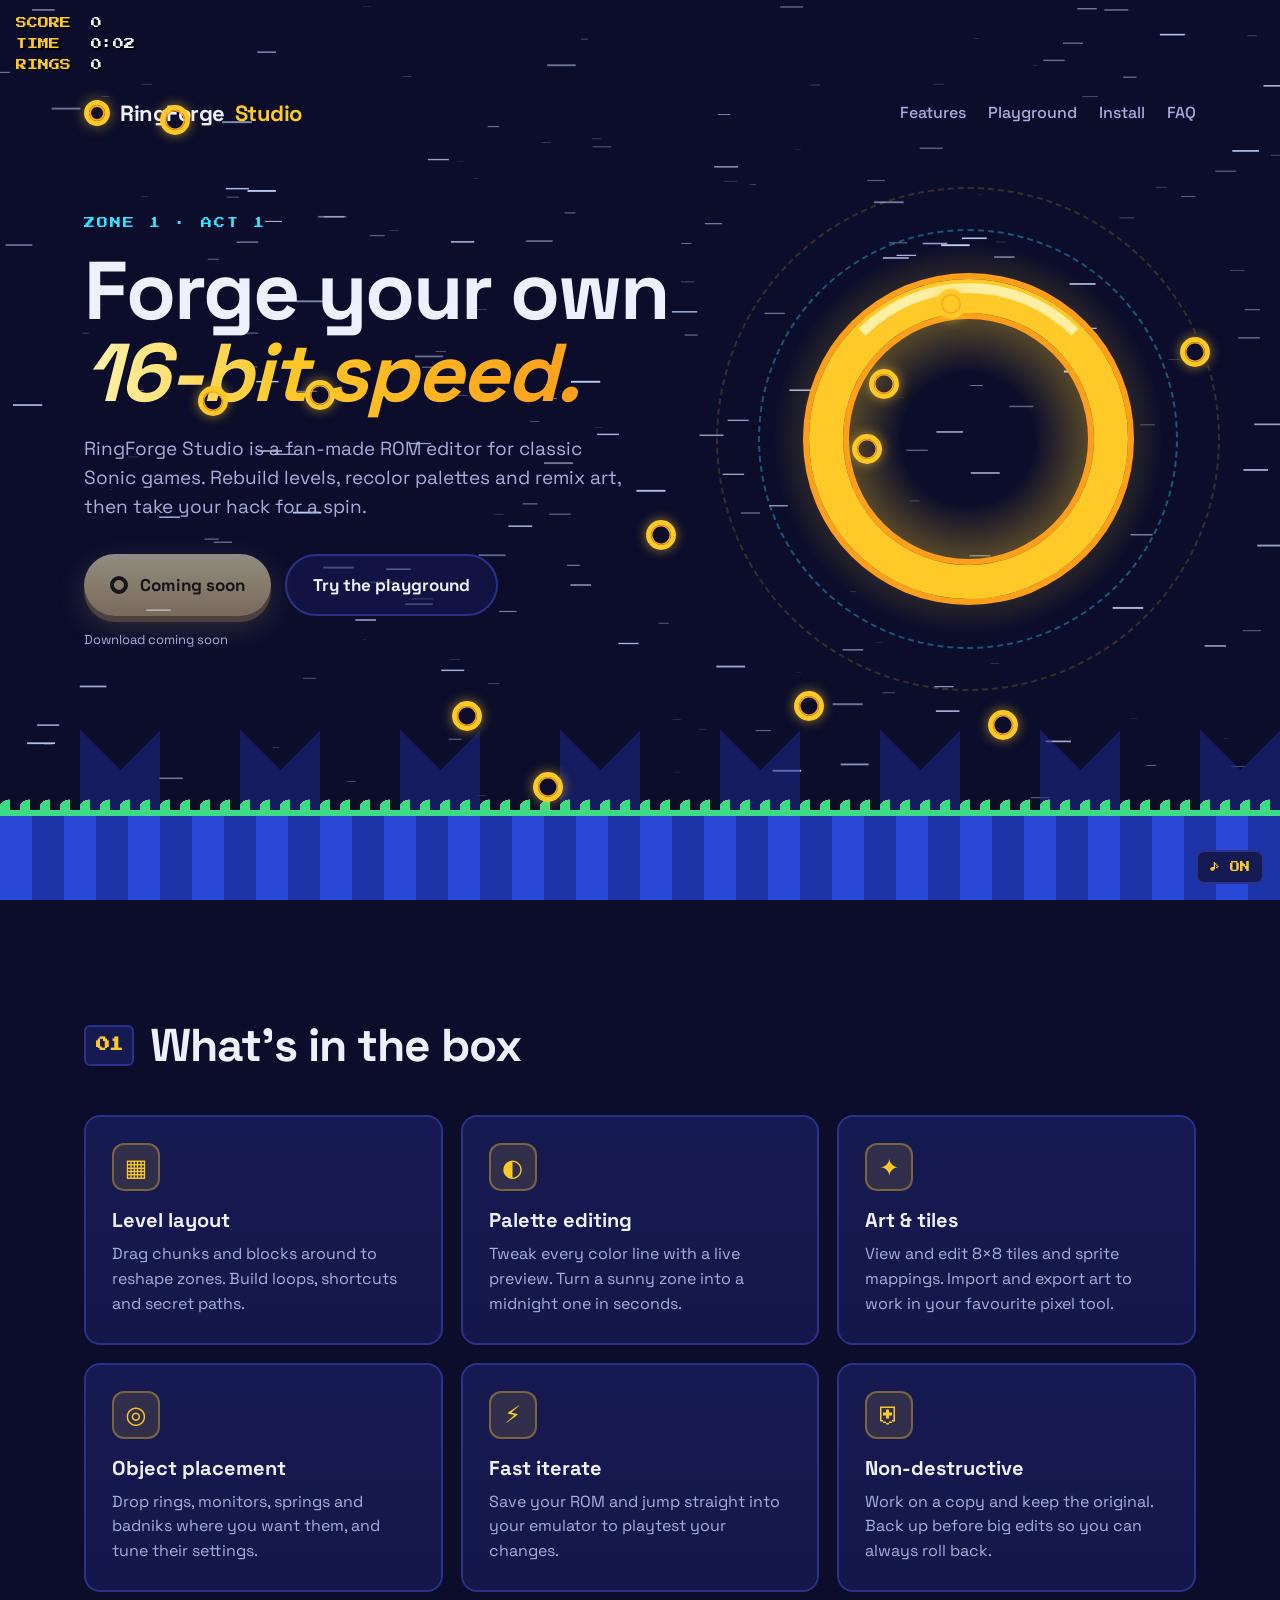
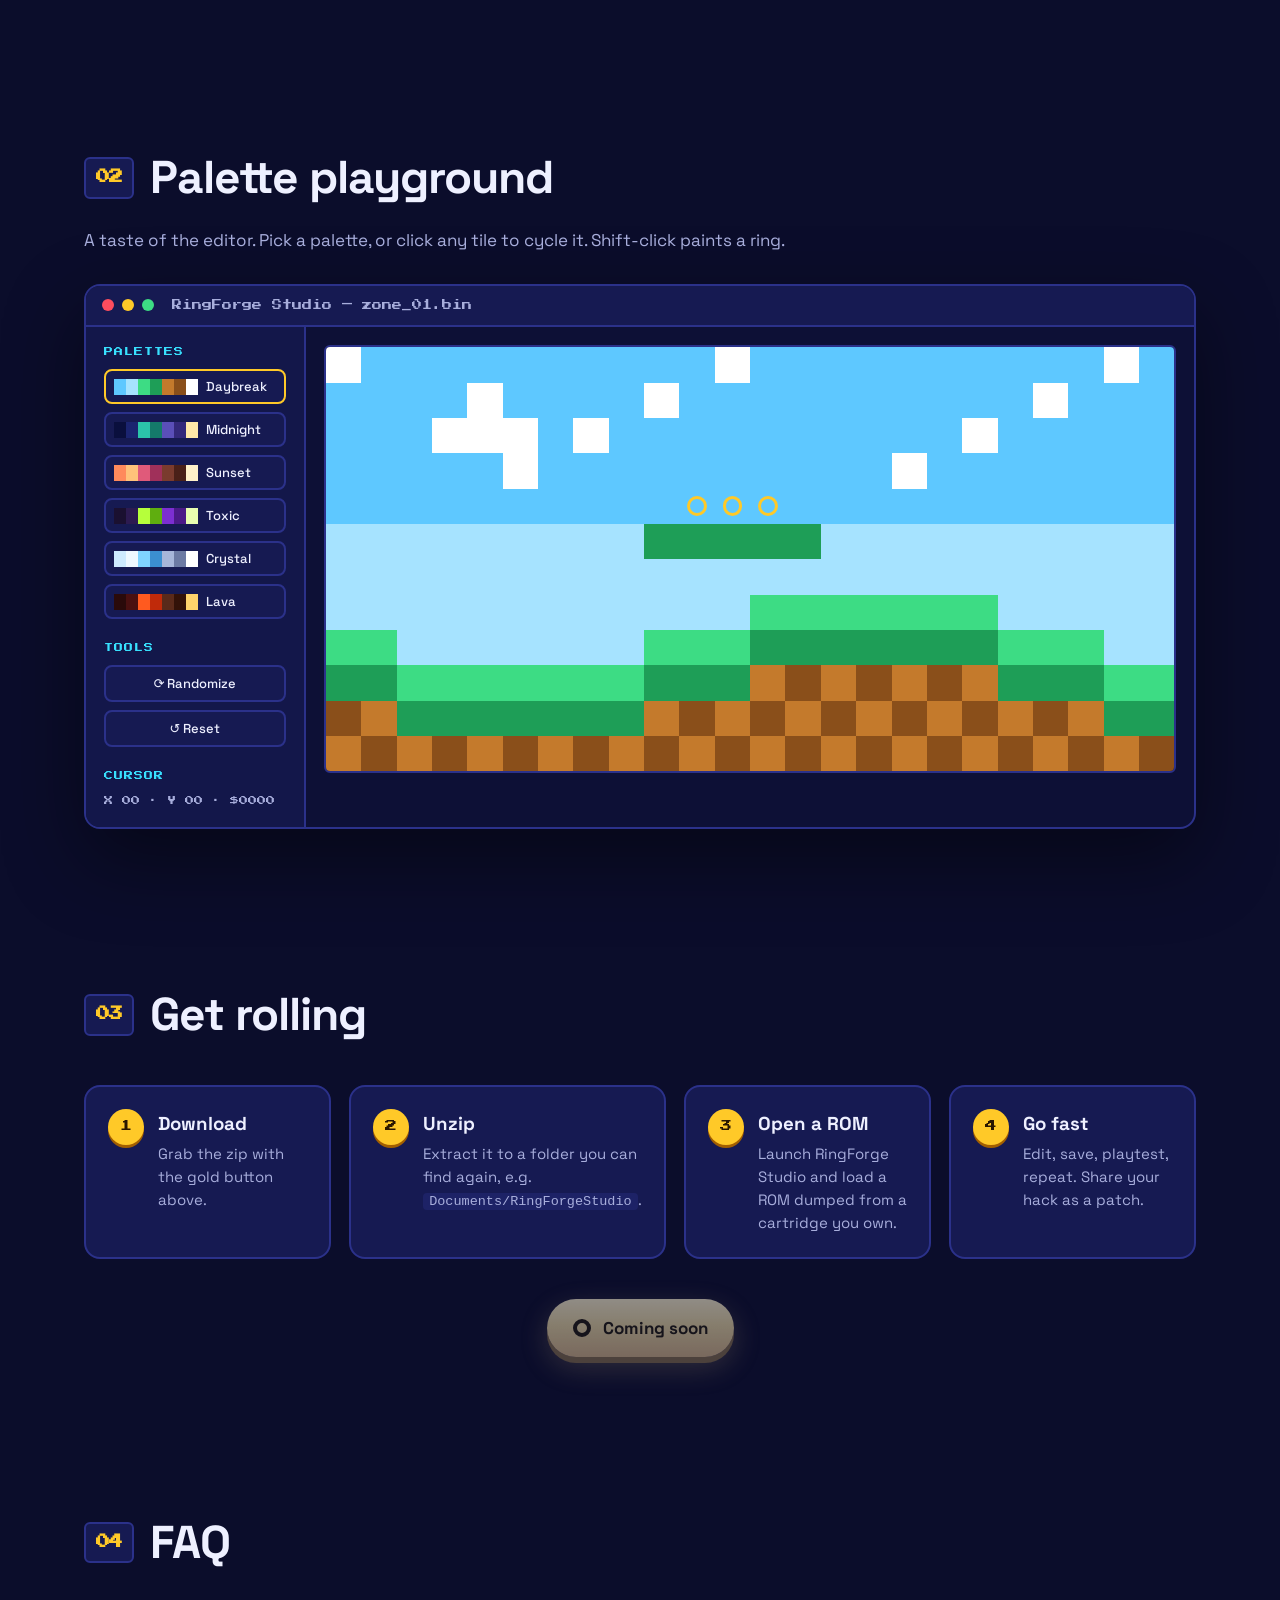
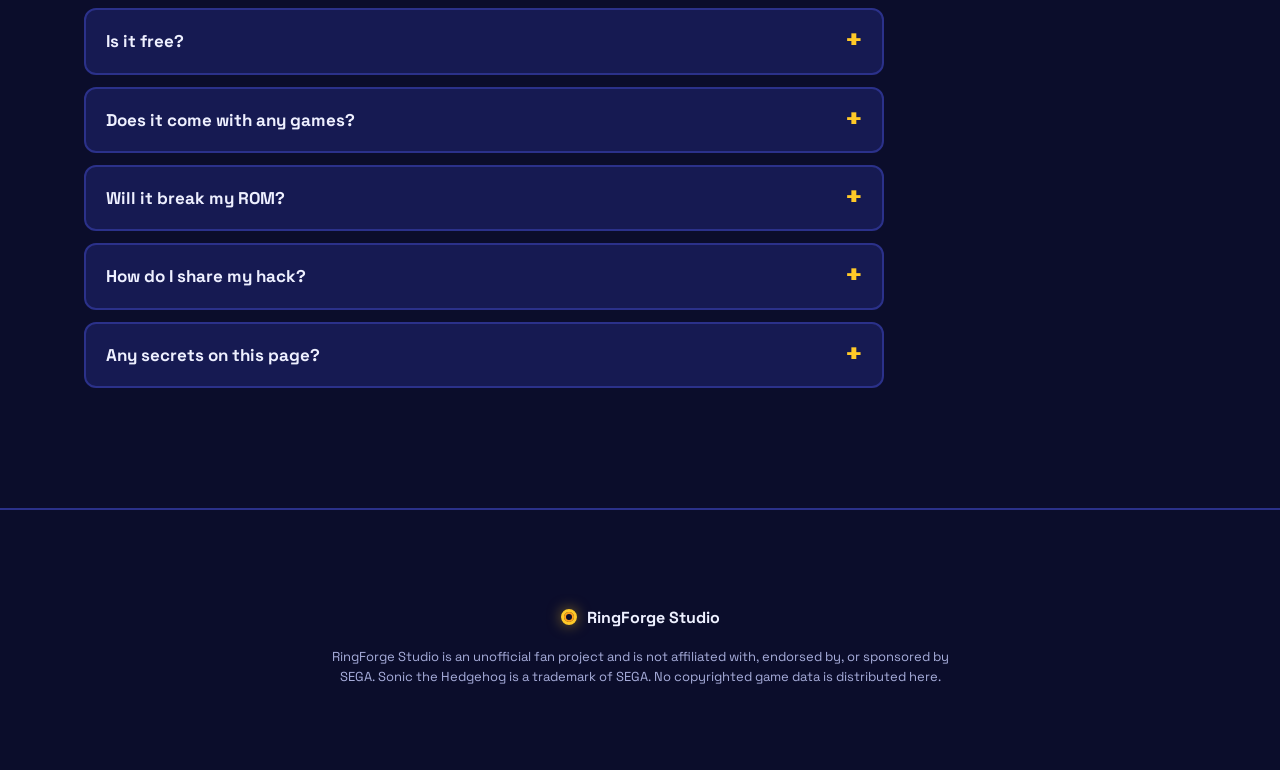
==== public/index.html @ ad751f5c "Add Wrangler config for Cloudflare Workers deploys Serve the site from public/ as static assets and " ====
<!doctype html>
<html lang="en">
<head>
  <meta charset="utf-8">
  <meta name="viewport" content="width=device-width, initial-scale=1">
  <title>RingForge Studio</title>
  <meta name="description" content="RingForge Studio — a fan-made ROM editor for classic 16-bit Sonic games. Download free.">
  <meta name="theme-color" content="#0b0d2b">
  <link rel="icon" href="data:image/svg+xml,%3Csvg xmlns='http://www.w3.org/2000/svg' viewBox='0 0 64 64'%3E%3Ccircle cx='32' cy='32' r='22' fill='none' stroke='%23ffc928' stroke-width='10'/%3E%3Ccircle cx='32' cy='32' r='22' fill='none' stroke='%23fff3b0' stroke-width='3' stroke-dasharray='20 120'/%3E%3C/svg%3E">
  <link rel="preconnect" href="https://fonts.googleapis.com">
  <link rel="preconnect" href="https://fonts.gstatic.com" crossorigin>
  <link href="https://fonts.googleapis.com/css2?family=Press+Start+2P&family=Space+Grotesk:wght@400;500;700&display=swap" rel="stylesheet">
  <link rel="stylesheet" href="style.css">
</head>
<body>
  <!-- Retro HUD -->
  <div class="hud" aria-live="polite">
    <div><span class="hud-label">SCORE</span> <span id="score">0</span></div>
    <div><span class="hud-label">TIME</span> <span id="time">0:00</span></div>
    <div><span class="hud-label" id="rings-label">RINGS</span> <span id="rings">0</span></div>
  </div>

  <button class="sound-toggle" id="soundToggle" aria-pressed="true" title="Toggle sound">♪ ON</button>

  <canvas id="stars" aria-hidden="true"></canvas>
  <div id="ringLayer" aria-hidden="true"></div>

  <header class="hero">
    <nav class="nav">
      <a href="#" class="brand"><span class="brand-ring"></span>RingForge<b>Studio</b></a>
      <div class="nav-links">
        <a href="#features">Features</a>
        <a href="#playground">Playground</a>
        <a href="#install">Install</a>
        <a href="#faq">FAQ</a>
      </div>
    </nav>

    <div class="hero-inner">
      <div class="hero-copy">
        <p class="eyebrow">ZONE 1 · ACT 1</p>
        <h1>Forge your own<br><span class="grad">16-bit speed.</span></h1>
        <p class="lede">RingForge Studio is a fan-made ROM editor for classic Sonic games. Rebuild levels, recolor palettes and remix art, then take your hack for a spin.</p>
        <div class="cta-row">
          <a class="btn btn-gold" id="downloadBtn" href="downloads/RingForgeStudio.zip" download="RingForgeStudio.zip">
            <span class="btn-ring"></span> Download RingForge Studio
          </a>
          <a class="btn btn-ghost" href="#playground">Try the playground</a>
        </div>
        <p class="fine" id="downloadNote">Free download · RingForgeStudio.zip</p>
      </div>

      <div class="hero-art" aria-hidden="true">
        <div class="big-ring"><div class="big-ring-inner"></div></div>
        <div class="orbit o1"></div><div class="orbit o2"></div>
      </div>
    </div>

    <div class="hills" aria-hidden="true">
      <div class="hill-layer far"></div>
      <div class="hill-layer near"></div>
    </div>
  </header>

  <main>
    <section id="features" class="section">
      <h2 class="section-title"><span class="pixel">01</span> What's in the box</h2>
      <div class="features">
        <article class="card">
          <div class="icon">▦</div>
          <h3>Level layout</h3>
          <p>Drag chunks and blocks around to reshape zones. Build loops, shortcuts and secret paths.</p>
        </article>
        <article class="card">
          <div class="icon">◐</div>
          <h3>Palette editing</h3>
          <p>Tweak every color line with a live preview. Turn a sunny zone into a midnight one in seconds.</p>
        </article>
        <article class="card">
          <div class="icon">✦</div>
          <h3>Art &amp; tiles</h3>
          <p>View and edit 8×8 tiles and sprite mappings. Import and export art to work in your favourite pixel tool.</p>
        </article>
        <article class="card">
          <div class="icon">◎</div>
          <h3>Object placement</h3>
          <p>Drop rings, monitors, springs and badniks where you want them, and tune their settings.</p>
        </article>
        <article class="card">
          <div class="icon">⚡</div>
          <h3>Fast iterate</h3>
          <p>Save your ROM and jump straight into your emulator to playtest your changes.</p>
        </article>
        <article class="card">
          <div class="icon">⛨</div>
          <h3>Non-destructive</h3>
          <p>Work on a copy and keep the original. Back up before big edits so you can always roll back.</p>
        </article>
      </div>
    </section>

    <section id="playground" class="section">
      <h2 class="section-title"><span class="pixel">02</span> Palette playground</h2>
      <p class="section-lede">A taste of the editor. Pick a palette, or click any tile to cycle it. Shift-click paints a ring.</p>

      <div class="editor">
        <div class="editor-bar">
          <span class="dot r"></span><span class="dot y"></span><span class="dot g"></span>
          <span class="editor-title">RingForge Studio — zone_01.bin</span>
        </div>
        <div class="editor-body">
          <aside class="editor-side">
            <p class="side-label">PALETTES</p>
            <div class="palettes" id="palettes"></div>
            <p class="side-label">TOOLS</p>
            <div class="tools">
              <button class="tool" id="shuffleBtn">⟳ Randomize</button>
              <button class="tool" id="resetBtn">↺ Reset</button>
            </div>
            <p class="side-label">CURSOR</p>
            <p class="cursor-readout" id="cursorReadout">X 00 · Y 00 · $0000</p>
          </aside>
          <div class="level-wrap">
            <div class="level" id="level" role="grid" aria-label="Sample level grid"></div>
          </div>
        </div>
      </div>
    </section>

    <section id="install" class="section">
      <h2 class="section-title"><span class="pixel">03</span> Get rolling</h2>
      <ol class="steps">
        <li>
          <span class="step-num">1</span>
          <div><h3>Download</h3><p>Grab the zip with the gold button above.</p></div>
        </li>
        <li>
          <span class="step-num">2</span>
          <div><h3>Unzip</h3><p>Extract it to a folder you can find again, e.g. <code>Documents/RingForgeStudio</code>.</p></div>
        </li>
        <li>
          <span class="step-num">3</span>
          <div><h3>Open a ROM</h3><p>Launch RingForge Studio and load a ROM dumped from a cartridge you own.</p></div>
        </li>
        <li>
          <span class="step-num">4</span>
          <div><h3>Go fast</h3><p>Edit, save, playtest, repeat. Share your hack as a patch.</p></div>
        </li>
      </ol>
      <div class="center">
        <a class="btn btn-gold" id="downloadBtn2" href="downloads/RingForgeStudio.zip" download="RingForgeStudio.zip">
          <span class="btn-ring"></span> Download now
        </a>
      </div>
    </section>

    <section id="faq" class="section">
      <h2 class="section-title"><span class="pixel">04</span> FAQ</h2>
      <div class="faq">
        <details>
          <summary>Is it free?</summary>
          <p>Yes. RingForge Studio is a free, fan-made tool.</p>
        </details>
        <details>
          <summary>Does it come with any games?</summary>
          <p>No. RingForge Studio doesn't include any ROMs. Use a backup of a game you own.</p>
        </details>
        <details>
          <summary>Will it break my ROM?</summary>
          <p>Always keep a backup of your original ROM. Edit a copy, and you can always start fresh.</p>
        </details>
        <details>
          <summary>How do I share my hack?</summary>
          <p>Share a patch file (like IPS or BPS) made from your original and edited ROMs, never the ROM itself.</p>
        </details>
        <details>
          <summary>Any secrets on this page?</summary>
          <p>Collect 100 rings. Or try a certain famous button code. ↑↑↓↓←→←→BA</p>
        </details>
      </div>
    </section>
  </main>

  <footer class="footer">
    <p><span class="brand-ring small"></span> RingForge Studio</p>
    <p class="disclaimer">RingForge Studio is an unofficial fan project and is not affiliated with, endorsed by, or sponsored by SEGA. Sonic the Hedgehog is a trademark of SEGA. No copyrighted game data is distributed here.</p>
  </footer>

  <div class="toast" id="toast" role="status"></div>

  <script src="script.js"></script>
</body>
</html>
---- public/style.css ----
:root {
  --bg: #0b0d2b;
  --bg-2: #13174a;
  --panel: #161a52;
  --panel-2: #1d2266;
  --line: #2b318a;
  --text: #eef0ff;
  --muted: #a8aedc;
  --gold: #ffc928;
  --gold-2: #ff9f1c;
  --gold-hi: #fff3b0;
  --blue: #2f7bff;
  --cyan: #38e1ff;
  --red: #ff4d5e;
  --green: #3ddc84;
  --pixel: "Press Start 2P", monospace;
  --sans: "Space Grotesk", system-ui, sans-serif;
}

* { box-sizing: border-box; }
html { scroll-behavior: smooth; }
body {
  margin: 0;
  background: var(--bg);
  color: var(--text);
  font-family: var(--sans);
  line-height: 1.55;
  overflow-x: hidden;
}
a { color: inherit; }
code {
  font-family: ui-monospace, Menlo, monospace;
  background: var(--panel-2);
  padding: 1px 6px;
  border-radius: 4px;
  font-size: .9em;
}

/* starfield + ring layer */
#stars { position: fixed; inset: 0; width: 100%; height: 100%; z-index: 0; pointer-events: none; }
#ringLayer { position: fixed; inset: 0; z-index: 5; pointer-events: none; }
header, main, footer { position: relative; z-index: 2; }

/* HUD */
.hud {
  position: fixed; top: 14px; left: 16px; z-index: 50;
  font-family: var(--pixel); font-size: 11px; line-height: 1.9;
  text-shadow: 2px 2px 0 #000;
  pointer-events: none;
}
.hud-label { color: var(--gold); display: inline-block; width: 64px; }
.hud-label.flash { animation: flash .5s steps(2) infinite; }
@keyframes flash { 50% { color: var(--red); } }

.sound-toggle {
  position: fixed; bottom: 16px; right: 16px; z-index: 50;
  font-family: var(--pixel); font-size: 10px;
  background: var(--panel); color: var(--gold);
  border: 2px solid var(--line); border-radius: 8px;
  padding: 10px 12px; cursor: pointer;
}
.sound-toggle:hover { border-color: var(--gold); }

/* Nav */
.nav {
  display: flex; justify-content: space-between; align-items: center;
  width: 100%; max-width: 1160px; margin: 0 auto; padding: 96px 24px 0;
  gap: 16px; flex-wrap: wrap;
}
.brand {
  display: flex; align-items: center; gap: 10px;
  text-decoration: none; font-weight: 700; font-size: 22px; letter-spacing: -.5px;
}
.brand b { color: var(--gold); font-weight: 700; }
.brand-ring {
  width: 26px; height: 26px; border-radius: 50%;
  border: 5px solid var(--gold);
  box-shadow: inset 0 0 0 2px var(--gold-2), 0 0 14px rgba(255,201,40,.5);
  animation: spinY 1.6s linear infinite;
  display: inline-block;
}
.brand-ring.small { width: 16px; height: 16px; border-width: 3px; vertical-align: -2px; margin-right: 6px; }
.nav-links { display: flex; gap: 22px; }
.nav-links a { text-decoration: none; color: var(--muted); font-weight: 500; }
.nav-links a:hover { color: var(--gold); }

/* Hero */
.hero { min-height: 100vh; display: flex; flex-direction: column; overflow: hidden; }
.hero-inner {
  flex: 1; max-width: 1160px; width: 100%; margin: 0 auto;
  padding: 48px 24px 200px;
  display: grid; grid-template-columns: 1.15fr .85fr; gap: 40px; align-items: center;
}
.eyebrow { font-family: var(--pixel); font-size: 11px; color: var(--cyan); letter-spacing: 2px; margin: 0 0 18px; }
h1 { font-size: clamp(42px, 6.4vw, 84px); line-height: 1; margin: 0 0 20px; letter-spacing: -2px; }
.grad {
  background: linear-gradient(90deg, var(--gold-hi), var(--gold) 40%, var(--gold-2));
  -webkit-background-clip: text; background-clip: text; color: transparent;
  font-style: italic;
}
.lede { font-size: 19px; color: var(--muted); max-width: 540px; margin: 0 0 32px; }
.cta-row { display: flex; gap: 14px; flex-wrap: wrap; }
.fine { color: var(--muted); font-size: 13px; margin-top: 14px; }

.btn {
  display: inline-flex; align-items: center; gap: 12px;
  padding: 16px 26px; border-radius: 999px;
  font-weight: 700; font-size: 17px; text-decoration: none;
  transition: transform .15s ease, box-shadow .2s ease;
}
.btn:hover { transform: translateY(-2px); }
.btn:active { transform: translateY(1px) scale(.98); }
.btn-gold {
  background: linear-gradient(180deg, var(--gold-hi) -30%, var(--gold) 45%, var(--gold-2));
  color: #2a1700;
  box-shadow: 0 6px 0 #a35f00, 0 10px 30px rgba(255,180,0,.35);
}
.btn-gold:hover { box-shadow: 0 8px 0 #a35f00, 0 14px 40px rgba(255,180,0,.55); }
.btn.disabled { filter: grayscale(.7); opacity: .6; cursor: not-allowed; transform: none; }
.btn-ghost { border: 2px solid var(--line); color: var(--text); background: rgba(22,26,82,.6); }
.btn-ghost:hover { border-color: var(--cyan); color: var(--cyan); }
.btn-ring {
  width: 18px; height: 18px; border-radius: 50%;
  border: 4px solid #2a1700; animation: spinY 1.2s linear infinite;
}

/* Big spinning ring */
.hero-art { position: relative; aspect-ratio: 1; width: 100%; max-width: 420px; justify-self: center; perspective: 900px; }
.hero-art::before {
  content: ""; position: absolute; inset: 0; border-radius: 50%;
  background: radial-gradient(circle, rgba(255,201,40,0) 22%, rgba(255,201,40,.3) 40%, rgba(255,201,40,0) 66%);
}
.big-ring {
  position: absolute; inset: 12%;
  border-radius: 50%;
  border: 34px solid var(--gold);
  box-shadow:
    inset 0 0 0 6px var(--gold-2),
    0 0 0 6px var(--gold-2);
  animation: spinY 3.2s linear infinite;
  transform-style: preserve-3d;
}
.big-ring-inner {
  position: absolute; inset: -30px; border-radius: 50%;
  border: 10px solid transparent; border-top-color: var(--gold-hi);
  opacity: .9;
}
.orbit {
  position: absolute; inset: 0; border-radius: 50%;
  border: 2px dashed rgba(56,225,255,.35);
  animation: spin 22s linear infinite;
}
.orbit.o2 { inset: -10%; border-color: rgba(255,201,40,.18); animation-duration: 36s; animation-direction: reverse; }
@keyframes spinY { from { transform: rotateY(0); } to { transform: rotateY(360deg); } }
@keyframes spin { to { transform: rotate(360deg); } }

/* Original zig-zag hills */
.hills { position: absolute; left: 0; right: 0; bottom: 0; height: 220px; pointer-events: none; }
.hill-layer { position: absolute; left: 0; width: 200%; bottom: 0; background-repeat: repeat-x; }
.hill-layer.far {
  height: 180px; opacity: .55;
  background-image:
    linear-gradient(135deg, transparent 50%, #1f2a8a 50%),
    linear-gradient(225deg, transparent 50%, #1f2a8a 50%);
  background-size: 160px 180px; background-position: 0 0, 80px 0;
  animation: scroll 40s linear infinite;
}
.hill-layer.near {
  height: 90px;
  background:
    repeating-linear-gradient(90deg, #2a49d6 0 32px, #1d34a8 32px 64px);
  border-top: 6px solid var(--green);
  animation: scroll 9s linear infinite;
}
.hill-layer.near::before {
  content: ""; position: absolute; left: 0; right: 0; top: -22px; height: 18px;
  background: repeating-linear-gradient(90deg, var(--green) 0 10px, transparent 10px 20px);
  -webkit-mask: radial-gradient(circle at 50% 100%, #000 60%, transparent 62%) 0 0 / 20px 18px repeat-x;
          mask: radial-gradient(circle at 50% 100%, #000 60%, transparent 62%) 0 0 / 20px 18px repeat-x;
}
@keyframes scroll { to { transform: translateX(-50%); } }

/* Sections */
.section { max-width: 1160px; margin: 0 auto; padding: 110px 24px 40px; }
.section-title { font-size: clamp(30px, 4vw, 46px); margin: 0 0 14px; letter-spacing: -1px; display: flex; align-items: center; gap: 16px; }
.pixel { font-family: var(--pixel); font-size: 14px; color: var(--gold); background: var(--panel); border: 2px solid var(--line); padding: 8px 10px; border-radius: 6px; }
.section-lede { color: var(--muted); font-size: 17px; margin: 0 0 30px; }

.features { display: grid; grid-template-columns: repeat(3, 1fr); gap: 18px; margin-top: 34px; }
.card {
  background: linear-gradient(180deg, var(--panel), var(--bg-2));
  border: 2px solid var(--line); border-radius: 16px; padding: 26px;
  transition: transform .2s ease, border-color .2s ease;
}
.card:hover { transform: translateY(-4px) rotate(-.4deg); border-color: var(--gold); }
.card h3 { margin: 14px 0 6px; font-size: 20px; }
.card p { margin: 0; color: var(--muted); }
.icon {
  width: 48px; height: 48px; border-radius: 12px;
  display: grid; place-items: center; font-size: 24px;
  background: rgba(255,201,40,.12); color: var(--gold);
  border: 2px solid rgba(255,201,40,.35);
}

/* Editor mock */
.editor { border: 2px solid var(--line); border-radius: 16px; overflow: hidden; background: #0d1036; box-shadow: 0 30px 80px rgba(0,0,0,.45); }
.editor-bar { display: flex; align-items: center; gap: 8px; padding: 12px 16px; background: var(--panel); border-bottom: 2px solid var(--line); }
.dot { width: 12px; height: 12px; border-radius: 50%; }
.dot.r { background: var(--red); } .dot.y { background: var(--gold); } .dot.g { background: var(--green); }
.editor-title { margin-left: 10px; font-family: var(--pixel); font-size: 10px; color: var(--muted); overflow: hidden; text-overflow: ellipsis; white-space: nowrap; }
.editor-body { display: grid; grid-template-columns: 220px 1fr; }
.editor-side { padding: 18px; border-right: 2px solid var(--line); background: var(--bg-2); }
.side-label { font-family: var(--pixel); font-size: 9px; color: var(--cyan); margin: 0 0 10px; letter-spacing: 1px; }
.side-label:not(:first-child) { margin-top: 22px; }
.palettes { display: grid; gap: 8px; }
.palette {
  display: flex; align-items: center; gap: 8px; width: 100%;
  background: var(--panel); border: 2px solid var(--line); border-radius: 8px;
  padding: 7px 8px; cursor: pointer; color: var(--text); font: 500 13px var(--sans); text-align: left;
}
.palette.active, .palette:hover { border-color: var(--gold); }
.swatches { display: flex; }
.swatches i { width: 12px; height: 16px; display: block; }
.tools { display: flex; flex-direction: column; gap: 8px; }
.tool {
  background: var(--panel); border: 2px solid var(--line); color: var(--text);
  border-radius: 8px; padding: 8px; cursor: pointer; font: 500 13px var(--sans);
}
.tool:hover { border-color: var(--cyan); color: var(--cyan); }
.cursor-readout { font-family: var(--pixel); font-size: 9px; color: var(--muted); margin: 0; line-height: 1.8; }
.level-wrap { padding: 18px; overflow: hidden; }
.level {
  display: grid; grid-template-columns: repeat(24, 1fr);
  border: 2px solid var(--line); border-radius: 6px; overflow: hidden;
  image-rendering: pixelated; cursor: crosshair;
}
.tile { aspect-ratio: 1; position: relative; transition: background-color .35s ease; }
.tile:hover { outline: 2px solid #fff; outline-offset: -2px; z-index: 1; }
.tile.ring::after {
  content: ""; position: absolute; inset: 22%; border-radius: 50%;
  border: 3px solid var(--gold); animation: spinY 1.2s linear infinite;
}

/* Steps */
.steps { list-style: none; padding: 0; margin: 34px 0 40px; display: grid; grid-template-columns: repeat(4, 1fr); gap: 18px; }
.steps li { background: var(--panel); border: 2px solid var(--line); border-radius: 16px; padding: 22px; display: flex; gap: 14px; }
.steps h3 { margin: 0 0 4px; }
.steps p { margin: 0; color: var(--muted); font-size: 15px; }
.step-num {
  flex: none; width: 36px; height: 36px; border-radius: 50%;
  display: grid; place-items: center;
  font-family: var(--pixel); font-size: 12px; color: #2a1700;
  background: var(--gold); box-shadow: 0 3px 0 #a35f00;
}
.center { text-align: center; }

/* FAQ */
.faq { display: grid; gap: 12px; margin-top: 30px; max-width: 800px; }
details { background: var(--panel); border: 2px solid var(--line); border-radius: 12px; padding: 0 20px; }
details[open] { border-color: var(--gold); }
summary { cursor: pointer; padding: 18px 0; font-weight: 700; font-size: 17px; list-style: none; display: flex; justify-content: space-between; gap: 12px; }
summary::-webkit-details-marker { display: none; }
summary::after { content: "+"; font-family: var(--pixel); color: var(--gold); }
details[open] summary::after { content: "−"; }
details p { margin: 0 0 18px; color: var(--muted); }

/* Footer */
.footer { text-align: center; padding: 80px 24px 60px; color: var(--muted); border-top: 2px solid var(--line); margin-top: 80px; }
.footer p:first-child { font-weight: 700; color: var(--text); }
.disclaimer { font-size: 13px; max-width: 640px; margin: 10px auto 0; }

/* Floating collectible rings */
.fring {
  position: absolute; width: 30px; height: 30px; border-radius: 50%;
  border: 5px solid var(--gold);
  box-shadow: inset 0 0 0 1.5px var(--gold-2), 0 0 12px rgba(255,201,40,.6);
  pointer-events: auto; cursor: pointer;
  animation: spinY 1s linear infinite, bob 3s ease-in-out infinite;
}
.fring::before { content: ""; position: absolute; inset: -12px; border-radius: 50%; }
@keyframes bob { 50% { margin-top: -10px; } }
.sparkle {
  position: absolute; width: 6px; height: 6px; background: var(--gold-hi);
  pointer-events: none; transform: rotate(45deg);
  animation: sparkle .5s ease-out forwards;
}
@keyframes sparkle { to { transform: translate(var(--dx), var(--dy)) rotate(45deg) scale(0); opacity: 0; } }
.lost-ring {
  position: absolute; width: 22px; height: 22px; border-radius: 50%;
  border: 4px solid var(--gold); pointer-events: none;
  animation: spinY .4s linear infinite;
}

/* Toast */
.toast {
  position: fixed; left: 50%; top: 40%; transform: translate(-50%, -50%) scale(.6);
  font-family: var(--pixel); font-size: clamp(20px, 5vw, 44px);
  color: var(--gold); text-shadow: 4px 4px 0 #a35f00, 0 0 30px rgba(255,201,40,.6);
  opacity: 0; pointer-events: none; z-index: 60; text-align: center;
  transition: opacity .25s ease, transform .35s cubic-bezier(.2,1.6,.4,1);
}
.toast.show { opacity: 1; transform: translate(-50%, -50%) scale(1); }

/* Super mode (Konami code) */
body.super { --bg: #2a1a00; --bg-2: #3a2400; --panel: #4a2e00; --panel-2: #5a3800; --line: #a36b00; --muted: #ffe39a; }
body.super .grad { animation: hue 1s linear infinite; }
body.super h1 { text-shadow: 0 0 40px rgba(255,201,40,.6); }
@keyframes hue { to { filter: hue-rotate(360deg); } }

/* Responsive */
@media (max-width: 960px) {
  .hero-inner { grid-template-columns: 1fr; padding-bottom: 180px; }
  .hero-art { max-width: 300px; order: -1; }
}
@media (max-width: 680px) {
  .hero-inner { padding-top: 24px; gap: 16px; }
  .hero-art { max-width: 190px; }
  .big-ring { border-width: 20px; }
  .features { grid-template-columns: repeat(2, 1fr); }
  .steps { grid-template-columns: repeat(2, 1fr); }
}
@media (max-width: 680px) {
  .nav { padding: 86px 16px 0; }
  .nav-links { gap: 14px; font-size: 14px; }
  .hero-inner, .section { padding-left: 16px; padding-right: 16px; }
  .features, .steps { grid-template-columns: 1fr; }
  .editor-body { grid-template-columns: 1fr; }
  .editor-side { border-right: none; border-bottom: 2px solid var(--line); }
  .palettes { grid-template-columns: 1fr 1fr; }
  .tools { flex-direction: row; }
  .tool { flex: 1; }
  .level { grid-template-columns: repeat(16, 1fr); }
  .hud { font-size: 9px; }
  .hud-label { width: 52px; }
  .btn { width: 100%; justify-content: center; }
}
@media (prefers-reduced-motion: reduce) {
  *, *::before, *::after { animation: none !important; transition: none !important; }
  html { scroll-behavior: auto; }
}
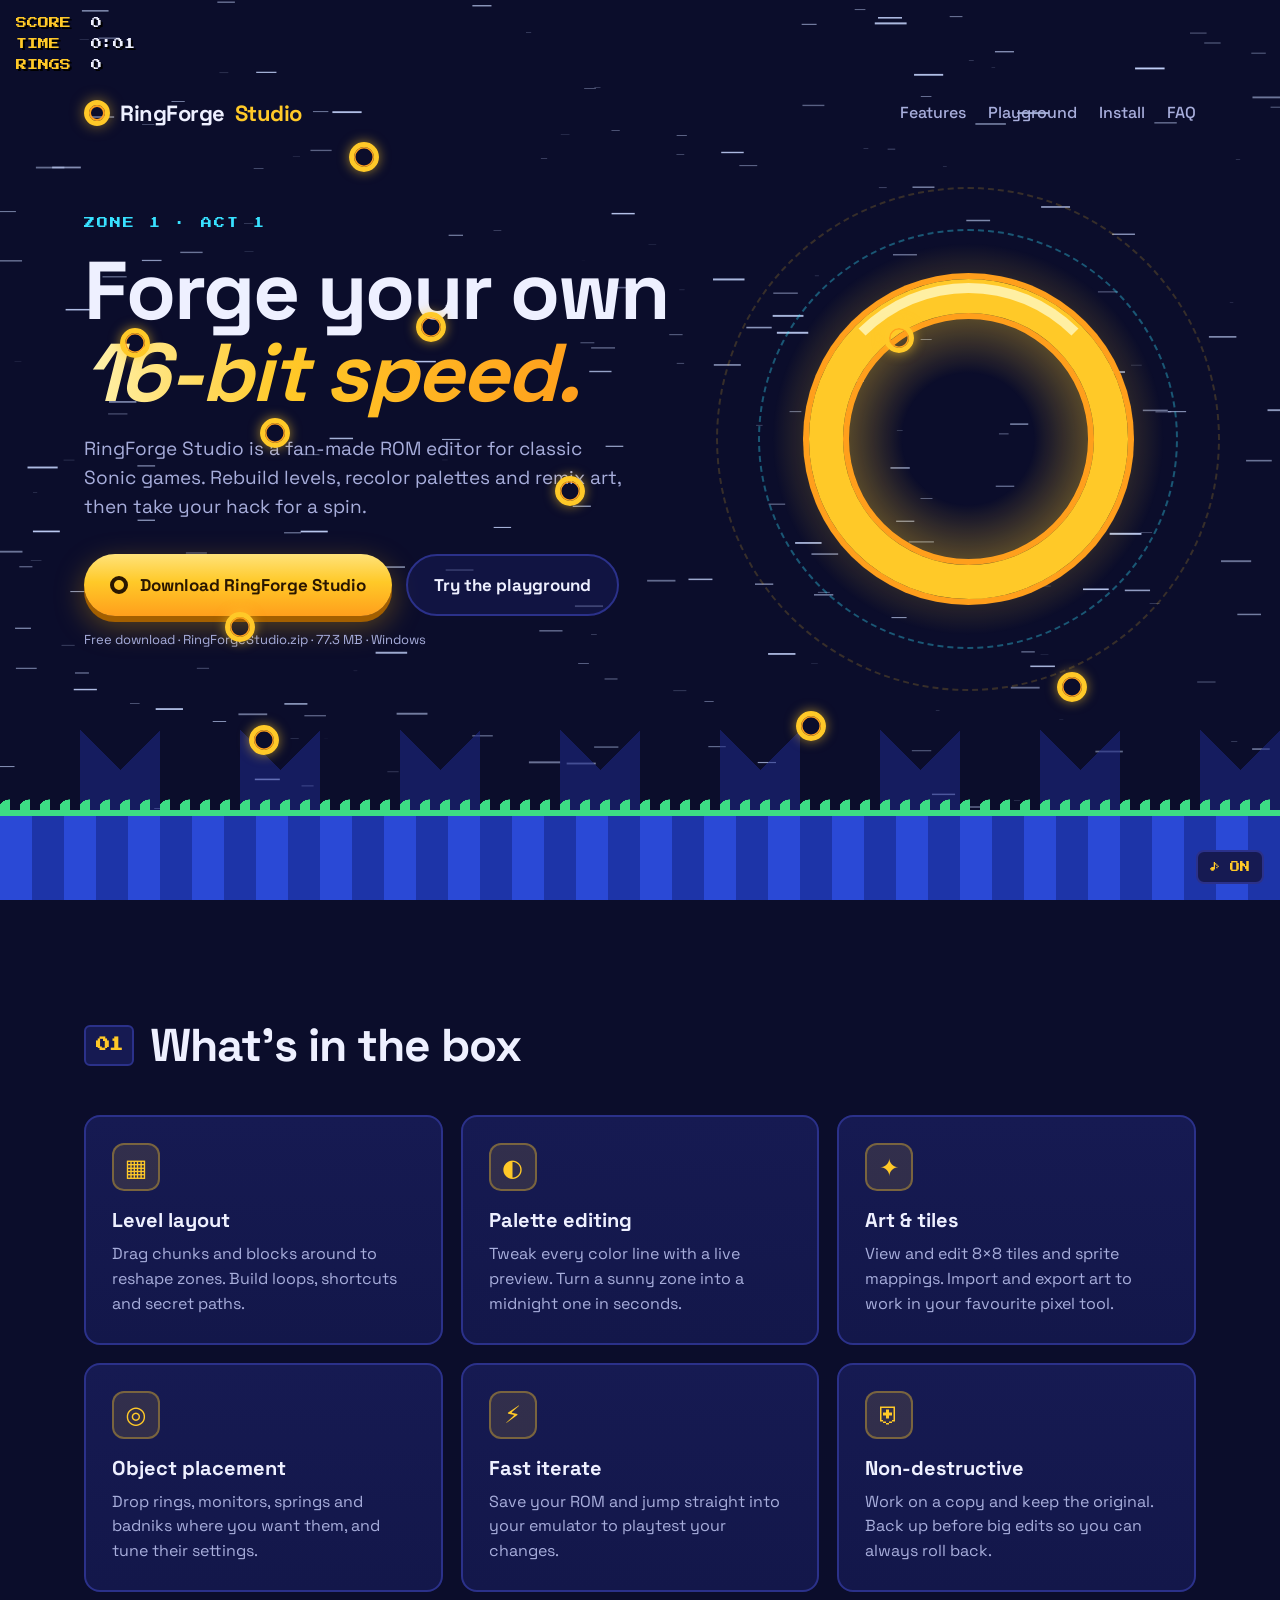
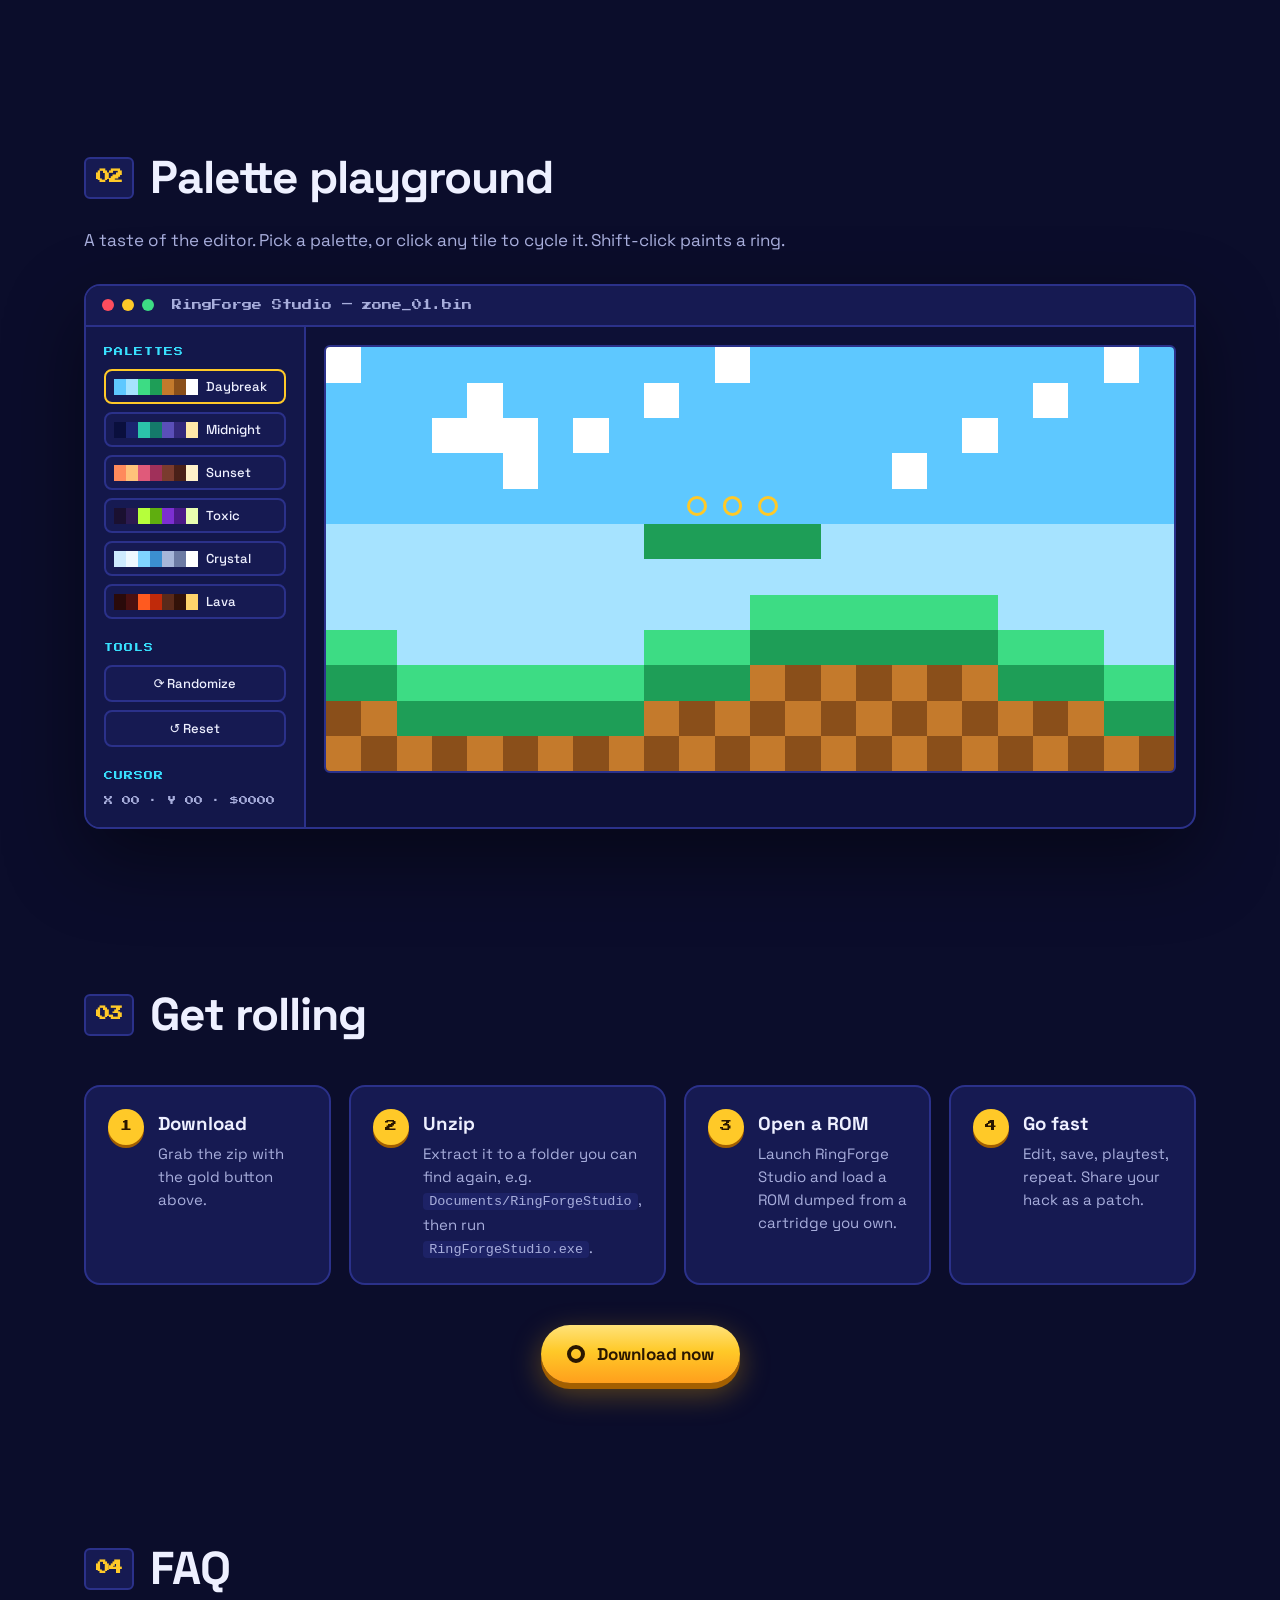
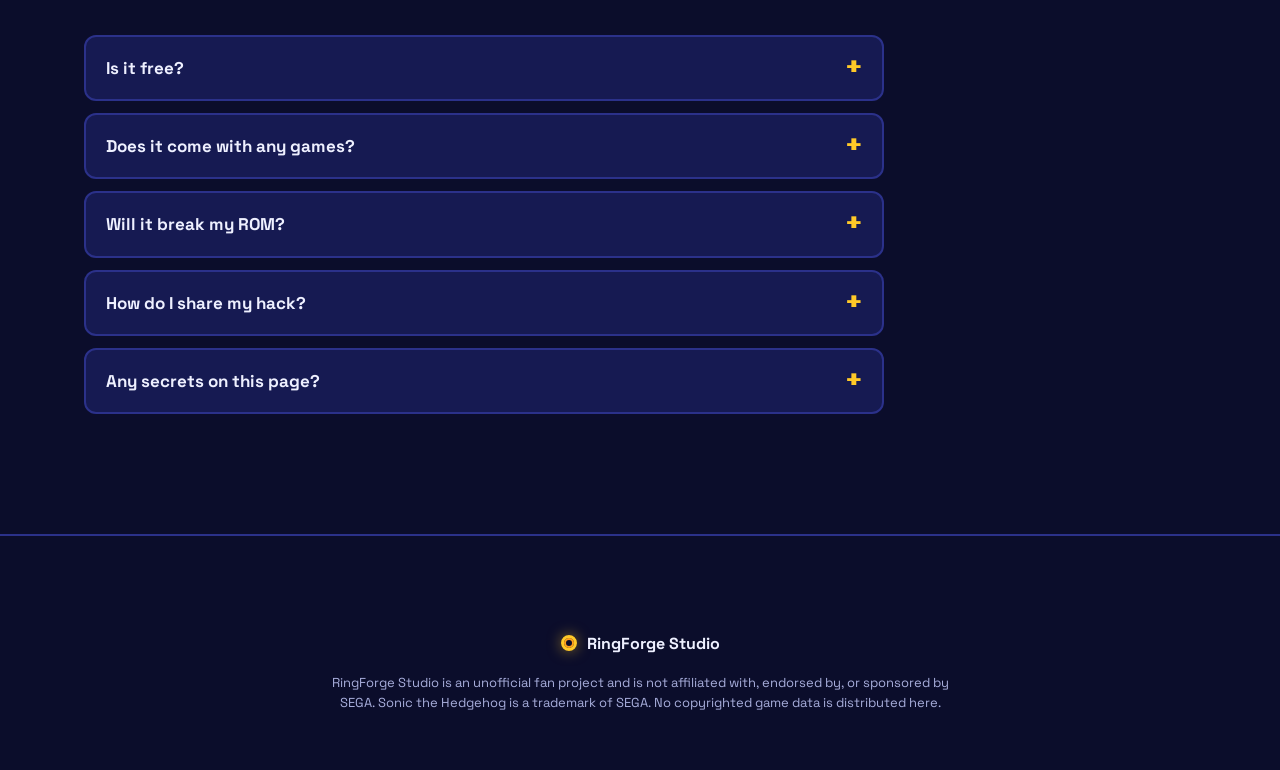
==== commit a680aff8: "Host the RingForgeStudio zip on the site The zip (77 MB) is over Cloudflare's 25 MiB per-file limit," ====
--- a/public/index.html
+++ b/public/index.html
@@ -42,12 +42,12 @@
         <h1>Forge your own<br><span class="grad">16-bit speed.</span></h1>
         <p class="lede">RingForge Studio is a fan-made ROM editor for classic Sonic games. Rebuild levels, recolor palettes and remix art, then take your hack for a spin.</p>
         <div class="cta-row">
-          <a class="btn btn-gold" id="downloadBtn" href="downloads/RingForgeStudio.zip" download="RingForgeStudio.zip">
+          <a class="btn btn-gold" id="downloadBtn" href="#download" role="button">
             <span class="btn-ring"></span> Download RingForge Studio
           </a>
           <a class="btn btn-ghost" href="#playground">Try the playground</a>
         </div>
-        <p class="fine" id="downloadNote">Free download · RingForgeStudio.zip</p>
+        <p class="fine" id="downloadNote">Free download · RingForgeStudio.zip · Windows</p>
       </div>
 
       <div class="hero-art" aria-hidden="true">
@@ -136,7 +136,7 @@
         </li>
         <li>
           <span class="step-num">2</span>
-          <div><h3>Unzip</h3><p>Extract it to a folder you can find again, e.g. <code>Documents/RingForgeStudio</code>.</p></div>
+          <div><h3>Unzip</h3><p>Extract it to a folder you can find again, e.g. <code>Documents/RingForgeStudio</code>, then run <code>RingForgeStudio.exe</code>.</p></div>
         </li>
         <li>
           <span class="step-num">3</span>
@@ -148,7 +148,7 @@
         </li>
       </ol>
       <div class="center">
-        <a class="btn btn-gold" id="downloadBtn2" href="downloads/RingForgeStudio.zip" download="RingForgeStudio.zip">
+        <a class="btn btn-gold" id="downloadBtn2" href="#download" role="button">
           <span class="btn-ring"></span> Download now
         </a>
       </div>
--- a/public/style.css
+++ b/public/style.css
@@ -116,6 +116,8 @@
   box-shadow: 0 6px 0 #a35f00, 0 10px 30px rgba(255,180,0,.35);
 }
 .btn-gold:hover { box-shadow: 0 8px 0 #a35f00, 0 14px 40px rgba(255,180,0,.55); }
+.btn.loading { cursor: progress; }
+.btn.loading .btn-ring { animation-duration: .35s; }
 .btn.disabled { filter: grayscale(.7); opacity: .6; cursor: not-allowed; transform: none; }
 .btn-ghost { border: 2px solid var(--line); color: var(--text); background: rgba(22,26,82,.6); }
 .btn-ghost:hover { border-color: var(--cyan); color: var(--cyan); }
